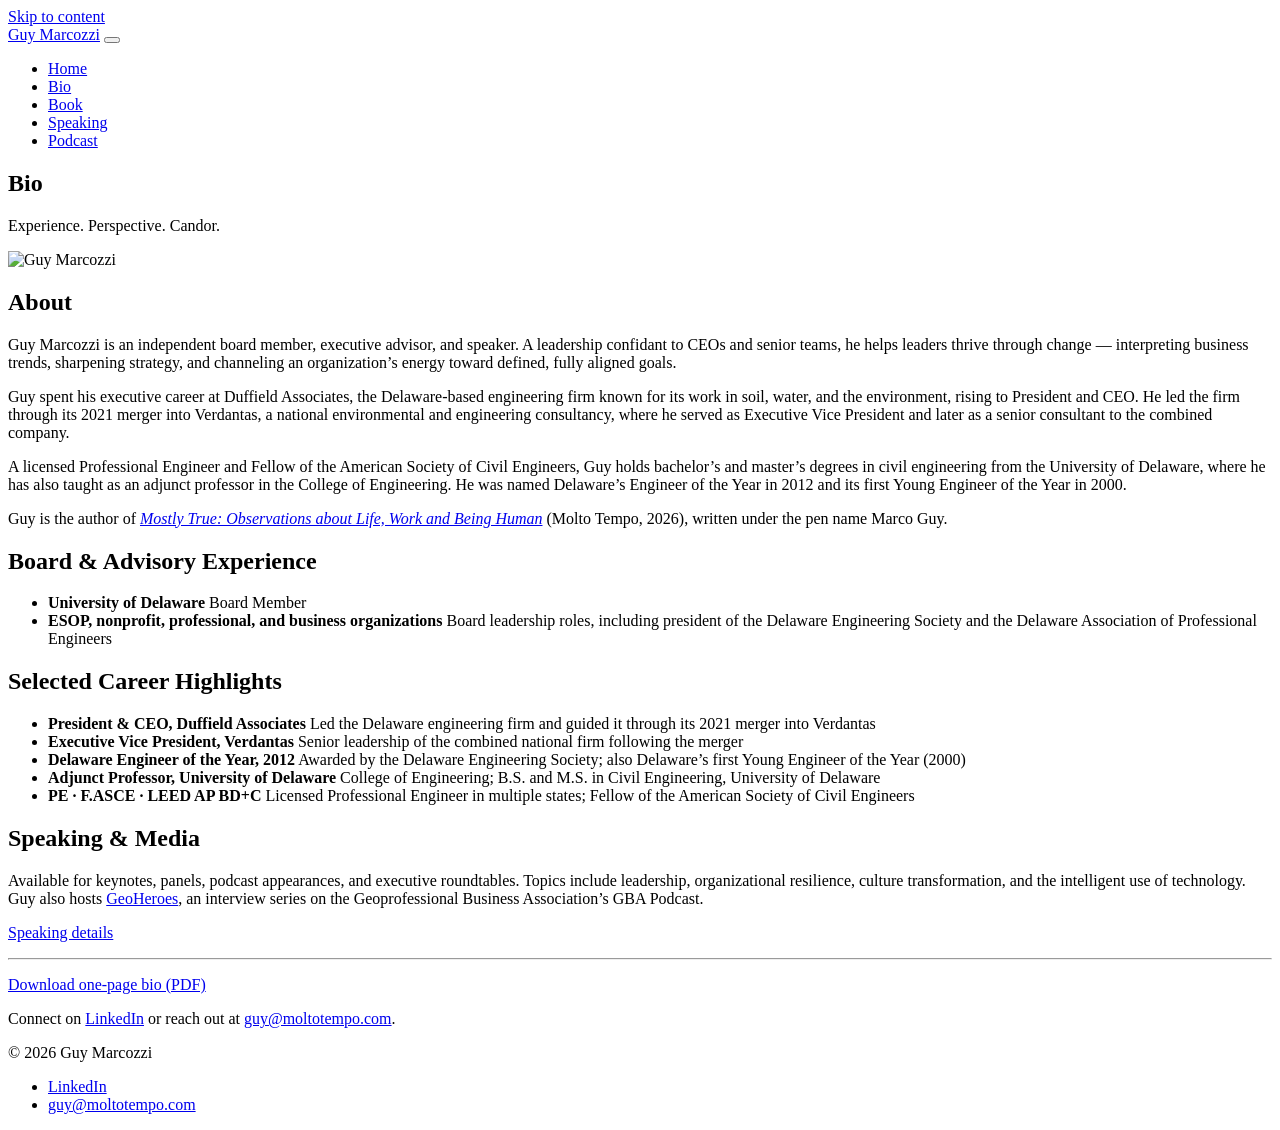
==== bio.html @ d9f2356b "Add site pages" ====
<!DOCTYPE html>
<html lang="en">
<head>
  <meta charset="UTF-8">
  <meta name="viewport" content="width=device-width, initial-scale=1.0">
  <meta name="color-scheme" content="only light">
  <title>Bio — Guy Marcozzi</title>
  <meta name="description" content="About Guy Marcozzi: former President &amp; CEO of Duffield Associates, board member at the University of Delaware, executive advisor, and licensed Professional Engineer.">
  <meta property="og:type" content="profile">
  <meta property="og:title" content="Bio — Guy Marcozzi">
  <meta property="og:description" content="Experience. Perspective. Candor.">
  <!-- EDIT: after publishing, make sure this matches your real domain -->
  <meta property="og:image" content="https://moltotempo.com/assets/images/headshot.jpg">
  <meta property="og:url" content="https://moltotempo.com/bio.html">
  <link rel="icon" type="image/svg+xml" href="assets/images/favicon.svg">
  <link rel="stylesheet" href="assets/css/main.css">
</head>
<body>

  <a class="skip-link" href="#main">Skip to content</a>

  <nav class="site-nav" aria-label="Main navigation">
    <div class="nav-inner">
      <a class="nav-brand" href="index.html">Guy Marcozzi</a>
      <button class="nav-toggle" aria-expanded="false" aria-controls="nav-links" aria-label="Open menu">
        <span class="bar"></span><span class="bar"></span><span class="bar"></span>
      </button>
      <ul class="nav-links" id="nav-links">
        <li><a href="index.html">Home</a></li>
        <li><a href="bio.html" aria-current="page">Bio</a></li>
        <li><a href="book.html">Book</a></li>
        <li><a href="speaking.html">Speaking</a></li>
        <li><a href="podcast.html">Podcast</a></li>
      </ul>
    </div>
  </nav>

  <main id="main">

    <section class="page-hero">
      <div class="container">
        <h1 class="page-title">Bio</h1>
        <p class="page-subtitle">Experience. Perspective. Candor.</p>
        <img class="bio-photo" src="assets/images/headshot-small.jpg" alt="Guy Marcozzi" width="200" height="200">
      </div>
    </section>

    <section class="page-body">
      <div class="container content-narrow">

        <h2>About</h2>
        <!-- EDIT: About — drafted from Guy's public LinkedIn profile and press coverage.
             Replace with his own preferred bio wording. -->
        <p>
          Guy Marcozzi is an independent board member, executive advisor, and speaker.
          A leadership confidant to CEOs and senior teams, he helps leaders thrive
          through change — interpreting business trends, sharpening strategy, and
          channeling an organization’s energy toward defined, fully aligned goals.
        </p>
        <p>
          Guy spent his executive career at Duffield Associates, the Delaware-based
          engineering firm known for its work in soil, water, and the environment,
          rising to President and CEO. He led the firm through its 2021 merger into
          Verdantas, a national environmental and engineering consultancy, where he
          served as Executive Vice President and later as a senior consultant to the
          combined company.
        </p>
        <p>
          A licensed Professional Engineer and Fellow of the American Society of
          Civil Engineers, Guy holds bachelor’s and master’s degrees in civil
          engineering from the University of Delaware, where he has also taught as an
          adjunct professor in the College of Engineering. He was named Delaware’s
          Engineer of the Year in 2012 and its first Young Engineer of the Year in 2000.
        </p>
        <p>
          Guy is the author of <a href="book.html"><em>Mostly True: Observations
          about Life, Work and Being Human</em></a> (Molto Tempo, 2026), written
          under the pen name Marco Guy.
        </p>
        <!-- /EDIT -->

        <h2>Board &amp; Advisory Experience</h2>
        <!-- EDIT: Board & Advisory list — add roles, companies, and dates as
             Guy wants them presented. Only publicly verifiable items are listed now. -->
        <ul>
          <li>
            <strong>University of Delaware</strong>
            <span class="detail">Board Member</span>
          </li>
          <li>
            <strong>ESOP, nonprofit, professional, and business organizations</strong>
            <span class="detail">Board leadership roles, including president of the Delaware Engineering Society and the Delaware Association of Professional Engineers</span>
          </li>
        </ul>
        <!-- /EDIT -->

        <h2>Selected Career Highlights</h2>
        <!-- EDIT: Career highlights — reorder or reword as preferred -->
        <ul>
          <li>
            <strong>President &amp; CEO, Duffield Associates</strong>
            <span class="detail">Led the Delaware engineering firm and guided it through its 2021 merger into Verdantas</span>
          </li>
          <li>
            <strong>Executive Vice President, Verdantas</strong>
            <span class="detail">Senior leadership of the combined national firm following the merger</span>
          </li>
          <li>
            <strong>Delaware Engineer of the Year, 2012</strong>
            <span class="detail">Awarded by the Delaware Engineering Society; also Delaware’s first Young Engineer of the Year (2000)</span>
          </li>
          <li>
            <strong>Adjunct Professor, University of Delaware</strong>
            <span class="detail">College of Engineering; B.S. and M.S. in Civil Engineering, University of Delaware</span>
          </li>
          <li>
            <strong>PE · F.ASCE · LEED AP BD+C</strong>
            <span class="detail">Licensed Professional Engineer in multiple states; Fellow of the American Society of Civil Engineers</span>
          </li>
        </ul>
        <!-- /EDIT -->

        <h2>Speaking &amp; Media</h2>
        <p>
          Available for keynotes, panels, podcast appearances, and executive
          roundtables. Topics include leadership, organizational resilience, culture
          transformation, and the intelligent use of technology. Guy also hosts
          <a href="podcast.html">GeoHeroes</a>, an interview series on the
          Geoprofessional Business Association’s GBA Podcast.
        </p>
        <p>
          <a class="btn" href="speaking.html">Speaking details</a>
        </p>

        <hr class="divider">

        <!-- EDIT: One-page bio PDF. To regenerate after editing the bio,
             replace the file at assets/guy-marcozzi-bio.pdf (print this page
             to PDF from your browser works fine). -->
        <p><a class="btn" href="assets/guy-marcozzi-bio.pdf" download>Download one-page bio (PDF)</a></p>
        <p>
          Connect on <a href="https://www.linkedin.com/in/guy-marcozzi-b12744a/" data-linkedin target="_blank" rel="noopener">LinkedIn</a>
          or reach out at <a href="mailto:guy@moltotempo.com" data-mailto data-email-text>guy@moltotempo.com</a>.
        </p>

      </div>
    </section>

  </main>

  <footer class="site-footer">
    <div class="footer-inner">
      <p>© 2026 Guy Marcozzi</p>
      <ul class="footer-links">
        <li><a href="https://www.linkedin.com/in/guy-marcozzi-b12744a/" data-linkedin target="_blank" rel="noopener">LinkedIn</a></li>
        <li><a href="mailto:guy@moltotempo.com" data-mailto data-email-text>guy@moltotempo.com</a></li>
      </ul>
    </div>
  </footer>

  <script src="assets/js/main.js"></script>
</body>
</html>
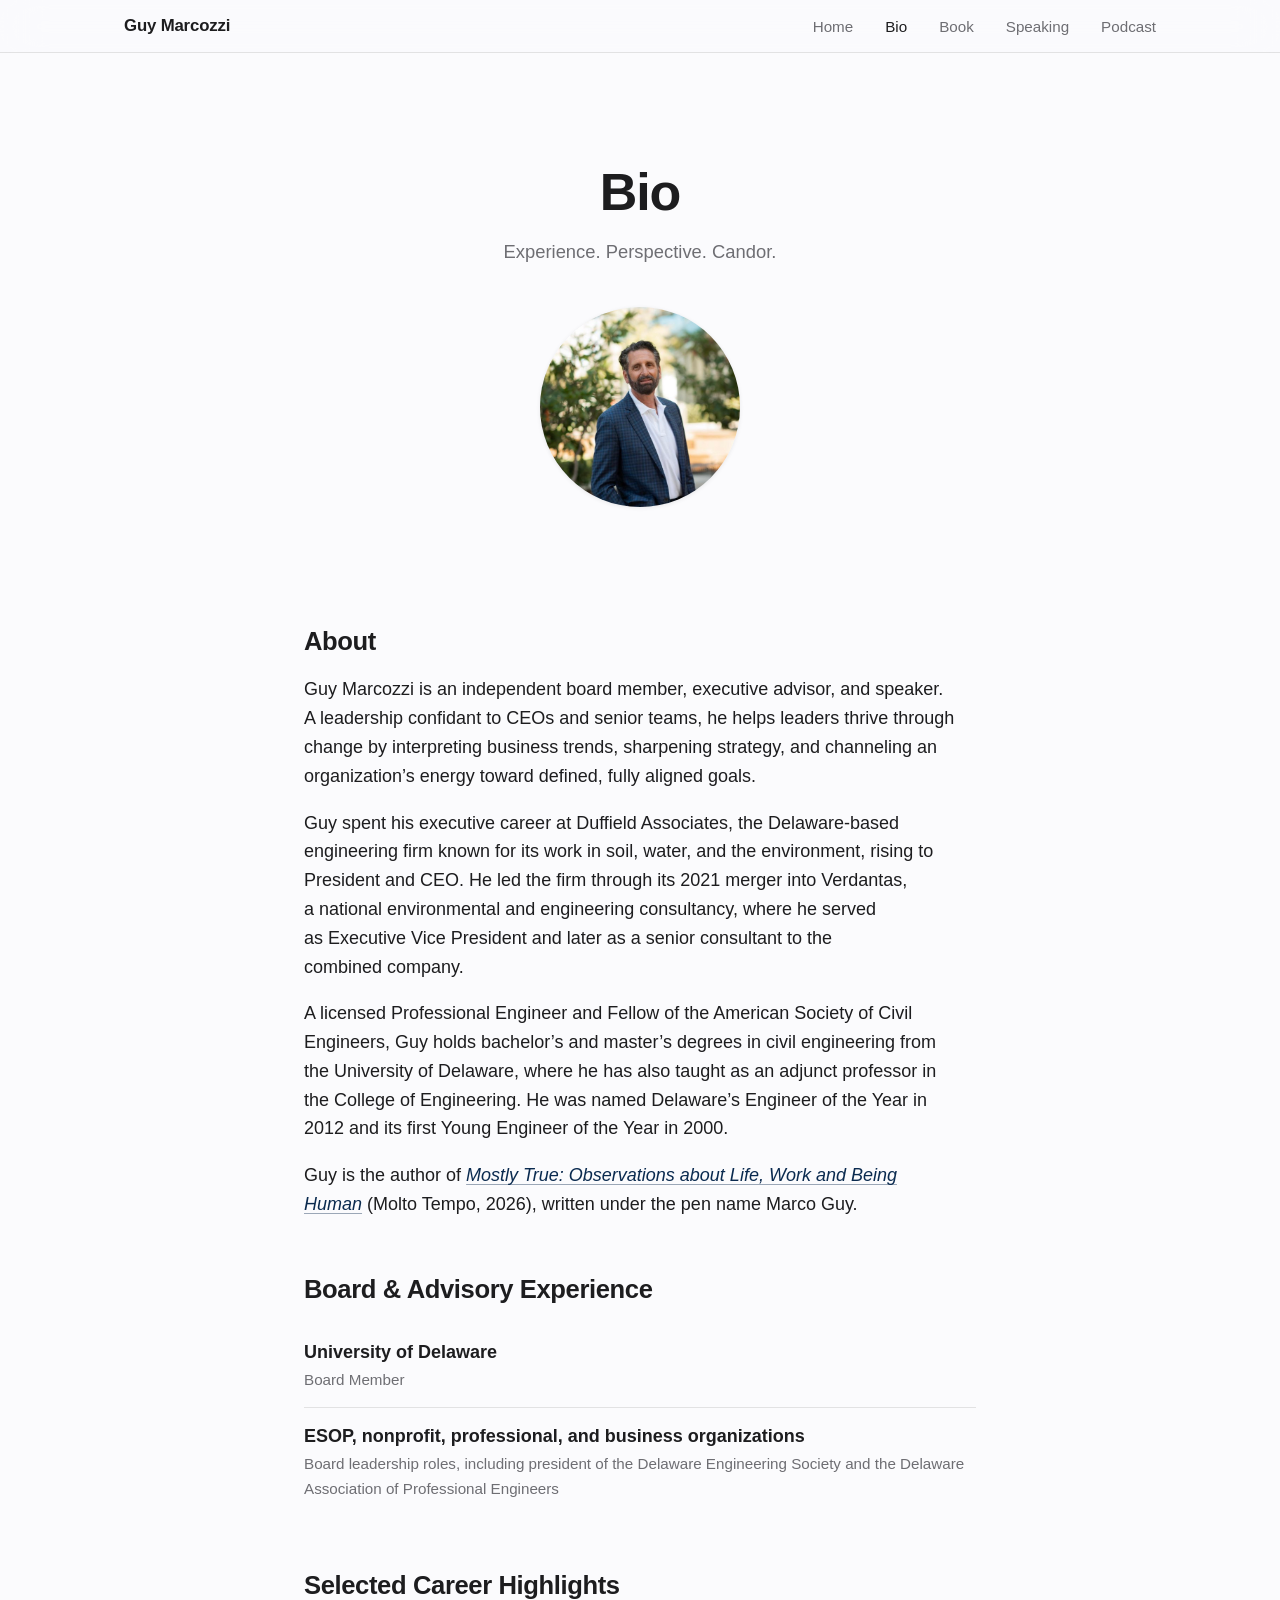
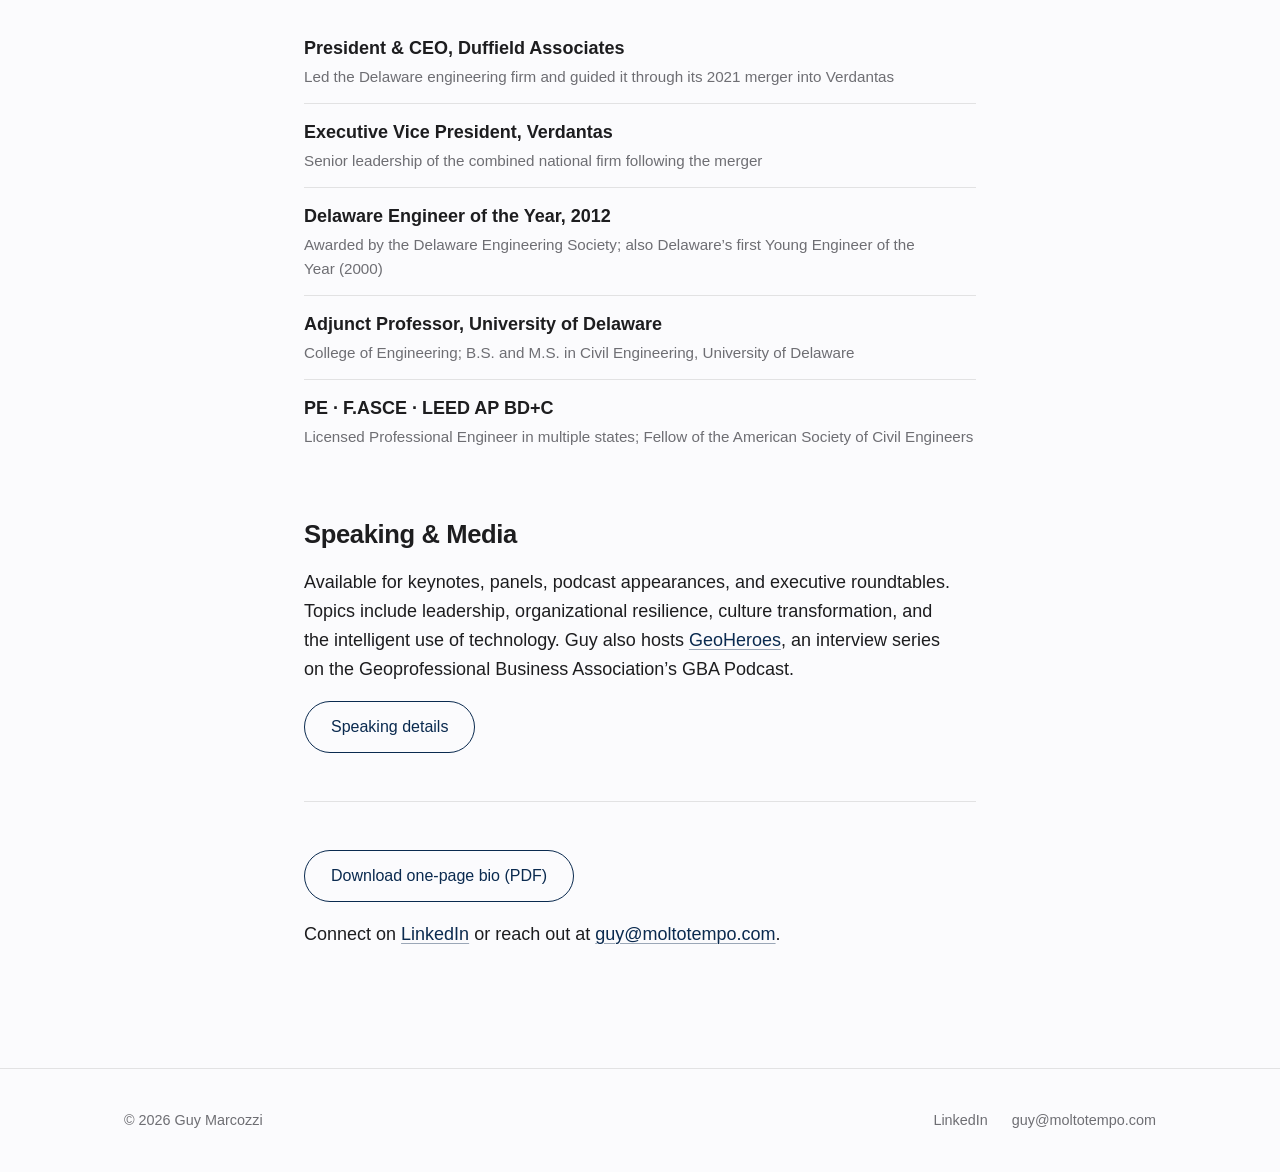
==== commit 45d4f75e: "Add files via upload" ====
--- a/bio.html
+++ b/bio.html
@@ -4,10 +4,10 @@
   <meta charset="UTF-8">
   <meta name="viewport" content="width=device-width, initial-scale=1.0">
   <meta name="color-scheme" content="only light">
-  <title>Bio — Guy Marcozzi</title>
+  <title>Bio | Guy Marcozzi</title>
   <meta name="description" content="About Guy Marcozzi: former President &amp; CEO of Duffield Associates, board member at the University of Delaware, executive advisor, and licensed Professional Engineer.">
   <meta property="og:type" content="profile">
-  <meta property="og:title" content="Bio — Guy Marcozzi">
+  <meta property="og:title" content="Bio | Guy Marcozzi">
   <meta property="og:description" content="Experience. Perspective. Candor.">
   <!-- EDIT: after publishing, make sure this matches your real domain -->
   <meta property="og:image" content="https://moltotempo.com/assets/images/headshot.jpg">
@@ -54,7 +54,7 @@
         <p>
           Guy Marcozzi is an independent board member, executive advisor, and speaker.
           A leadership confidant to CEOs and senior teams, he helps leaders thrive
-          through change — interpreting business trends, sharpening strategy, and
+          through change by interpreting business trends, sharpening strategy, and
           channeling an organization’s energy toward defined, fully aligned goals.
         </p>
         <p>
--- a/assets/css/main.css
+++ b/assets/css/main.css
@@ -0,0 +1,1016 @@
+/* ============================================================
+   guymarcozzi.com — main.css
+   Apple-inspired: clarity, deference, whitespace.
+   Palette: near-white bg, near-black text, one navy accent.
+   ============================================================ */
+
+:root {
+  color-scheme: only light;
+  --bg: #fbfbfd;
+  --text: #1d1d1f;
+  --muted: #6e6e73;
+  --accent: #0a2a4f;
+  --accent-hover: #123c6d;
+  --divider: rgba(0, 0, 0, 0.1);
+  --card-bg: #ffffff;
+  --radius: 16px;
+  --nav-height: 52px;
+  --ease: cubic-bezier(0.25, 0.1, 0.25, 1);
+}
+
+/* ---------- Reset & base ---------- */
+
+*,
+*::before,
+*::after {
+  box-sizing: border-box;
+  margin: 0;
+  padding: 0;
+}
+
+html {
+  scroll-behavior: smooth;
+}
+
+body {
+  font-family: -apple-system, BlinkMacSystemFont, "SF Pro Text", "Segoe UI",
+    Inter, sans-serif;
+  font-size: 17px;
+  line-height: 1.6;
+  color: var(--text);
+  background: var(--bg);
+  min-height: 100vh;
+  min-height: 100svh;
+  display: flex;
+  flex-direction: column;
+  -webkit-tap-highlight-color: transparent;
+  -webkit-font-smoothing: antialiased;
+  text-rendering: optimizeLegibility;
+}
+
+main {
+  flex: 1 0 auto;
+}
+
+img {
+  max-width: 100%;
+  height: auto;
+  display: block;
+}
+
+a {
+  color: var(--accent);
+  text-decoration: none;
+  transition: color 180ms var(--ease);
+}
+
+a:hover {
+  color: var(--accent-hover);
+}
+
+main p a:not(.btn) {
+  text-decoration: underline;
+  text-decoration-thickness: 1px;
+  text-underline-offset: 3px;
+  text-decoration-color: rgba(10, 42, 79, 0.4);
+}
+
+main p a:not(.btn):hover {
+  text-decoration-color: currentColor;
+}
+
+a:focus-visible,
+button:focus-visible {
+  outline: 2px solid var(--accent);
+  outline-offset: 3px;
+}
+
+.skip-link {
+  position: absolute;
+  top: -100px;
+  left: 24px;
+  z-index: 200;
+  background: var(--accent);
+  color: #fff;
+  padding: 10px 20px;
+  border-radius: 980px;
+  font-weight: 500;
+}
+
+.skip-link:focus {
+  top: 10px;
+}
+
+/* ---------- Type scale ---------- */
+
+h1,
+h2,
+h3 {
+  font-weight: 600;
+  letter-spacing: -0.015em;
+  line-height: 1.12;
+  color: var(--text);
+}
+
+h1 {
+  font-size: clamp(2.5rem, 6vw, 4.25rem);
+  letter-spacing: -0.022em;
+}
+
+h2 {
+  font-size: clamp(1.75rem, 3.5vw, 2.5rem);
+}
+
+h3 {
+  font-size: 1.25rem;
+  line-height: 1.3;
+}
+
+h1,
+h2,
+h3 {
+  text-wrap: balance;
+}
+
+.hero-eyebrow,
+.hero-tagline,
+.page-subtitle {
+  text-wrap: balance;
+}
+
+p,
+li,
+blockquote {
+  text-wrap: pretty;
+}
+
+p {
+  max-width: 65ch;
+}
+
+/* ---------- Layout ---------- */
+
+.container {
+  max-width: 1080px;
+  margin: 0 auto;
+  padding: 0 24px;
+}
+
+.content-narrow {
+  max-width: 720px;
+}
+
+.content-mid {
+  max-width: 920px;
+}
+
+section {
+  padding: 64px 0;
+}
+
+@media (min-width: 768px) {
+  body {
+    font-size: 18px;
+  }
+  section {
+    padding: 120px 0;
+  }
+}
+
+.hero-eyebrow,
+.section-label {
+  font-size: 0.85rem;
+  font-weight: 600;
+  text-transform: uppercase;
+  letter-spacing: 0.12em;
+  margin-bottom: 16px;
+}
+
+.hero-eyebrow {
+  color: var(--accent);
+}
+
+.section-label {
+  color: var(--muted);
+}
+
+.divider {
+  border: none;
+  border-top: 1px solid var(--divider);
+  margin: 48px 0;
+}
+
+/* ---------- Buttons ---------- */
+
+.btn {
+  display: inline-block;
+  font-size: 1rem;
+  font-weight: 500;
+  padding: 12px 26px;
+  border-radius: 980px;
+  border: 1px solid var(--accent);
+  color: var(--accent);
+  background: transparent;
+  cursor: pointer;
+  transition: background-color 180ms var(--ease), color 180ms var(--ease),
+    border-color 180ms var(--ease), transform 180ms var(--ease);
+}
+
+.btn:hover {
+  background: var(--accent);
+  color: #fff;
+}
+
+.btn:active {
+  transform: scale(0.97);
+  transition-duration: 80ms;
+}
+
+.btn-solid {
+  background: var(--accent);
+  color: #fff;
+}
+
+.btn-solid:hover {
+  background: var(--accent-hover);
+  border-color: var(--accent-hover);
+  color: #fff;
+}
+
+.btn-row {
+  display: flex;
+  flex-wrap: wrap;
+  gap: 14px;
+  margin-top: 32px;
+}
+
+/* ---------- Nav ---------- */
+
+.site-nav {
+  position: sticky;
+  top: 0;
+  z-index: 100;
+  background: rgba(251, 251, 253, 0.8);
+  -webkit-backdrop-filter: saturate(180%) blur(20px);
+  backdrop-filter: saturate(180%) blur(20px);
+  border-bottom: 1px solid var(--divider);
+}
+
+.nav-inner {
+  max-width: 1080px;
+  margin: 0 auto;
+  padding: 0 24px;
+  height: var(--nav-height);
+  display: flex;
+  align-items: center;
+  justify-content: space-between;
+}
+
+.nav-brand {
+  font-size: 1.05rem;
+  font-weight: 600;
+  color: var(--text);
+  letter-spacing: -0.01em;
+}
+
+.nav-brand:hover {
+  color: var(--accent);
+}
+
+.nav-links {
+  display: flex;
+  align-items: center;
+  gap: 32px;
+  list-style: none;
+}
+
+.nav-links a {
+  font-size: 0.95rem;
+  color: var(--muted);
+  padding: 4px 0;
+}
+
+.nav-links a:hover {
+  color: var(--text);
+}
+
+.nav-links a[aria-current="page"] {
+  color: var(--text);
+  font-weight: 500;
+}
+
+.nav-toggle {
+  display: none;
+  background: none;
+  border: none;
+  cursor: pointer;
+  padding: 12px;
+  margin-right: -12px;
+}
+
+.nav-toggle .bar {
+  display: block;
+  width: 20px;
+  height: 1.5px;
+  background: var(--text);
+  margin: 5px 0;
+  transition: transform 250ms var(--ease), opacity 250ms var(--ease);
+}
+
+@media (max-width: 767px) {
+  .nav-toggle {
+    display: block;
+  }
+  .nav-links {
+    position: absolute;
+    top: var(--nav-height);
+    left: 0;
+    right: 0;
+    flex-direction: column;
+    align-items: flex-start;
+    gap: 0;
+    background: rgba(251, 251, 253, 0.97);
+    -webkit-backdrop-filter: blur(20px);
+    backdrop-filter: blur(20px);
+    border-bottom: 1px solid var(--divider);
+    padding: 8px 24px 16px;
+    display: flex;
+    visibility: hidden;
+    opacity: 0;
+    transform: translateY(-8px);
+    pointer-events: none;
+    transition: opacity 200ms var(--ease), transform 200ms var(--ease),
+      visibility 0s linear 200ms;
+  }
+  .nav-links.open {
+    visibility: visible;
+    opacity: 1;
+    transform: none;
+    pointer-events: auto;
+    transition: opacity 200ms var(--ease), transform 200ms var(--ease);
+  }
+  .nav-links li {
+    width: 100%;
+  }
+  .nav-links a {
+    display: block;
+    padding: 12px 0;
+    font-size: 1.05rem;
+  }
+  .nav-toggle[aria-expanded="true"] .bar:nth-child(1) {
+    transform: translateY(6.5px) rotate(45deg);
+  }
+  .nav-toggle[aria-expanded="true"] .bar:nth-child(2) {
+    opacity: 0;
+  }
+  .nav-toggle[aria-expanded="true"] .bar:nth-child(3) {
+    transform: translateY(-6.5px) rotate(-45deg);
+  }
+}
+
+/* ---------- Hero (home) ---------- */
+
+.home-hero {
+  padding-top: 72px;
+}
+
+.hero-grid {
+  display: grid;
+  grid-template-columns: 1fr;
+  gap: 48px;
+  align-items: center;
+}
+
+@media (min-width: 768px) {
+  .home-hero {
+    padding-top: 120px;
+  }
+  .hero-grid {
+    grid-template-columns: 1.15fr 0.85fr;
+    gap: 64px;
+  }
+}
+
+.hero-tagline {
+  font-size: clamp(1.15rem, 2.5vw, 1.45rem);
+  font-weight: 500;
+  color: var(--text);
+  margin-top: 20px;
+  letter-spacing: -0.01em;
+}
+
+.hero-desc {
+  color: var(--muted);
+  margin-top: 16px;
+  font-size: 1.05rem;
+}
+
+.hero-photo img {
+  border-radius: var(--radius);
+  width: 100%;
+  height: auto;
+  box-shadow: 0 1px 4px rgba(0, 0, 0, 0.06);
+}
+
+/* ---------- Focus cards ---------- */
+
+.focus-grid {
+  display: grid;
+  grid-template-columns: 1fr;
+  gap: 20px;
+  margin-top: 32px;
+}
+
+@media (min-width: 600px) {
+  .focus-grid {
+    grid-template-columns: repeat(2, 1fr);
+  }
+}
+
+@media (min-width: 768px) {
+  .focus-grid {
+    gap: 24px;
+  }
+}
+
+.focus-card {
+  position: relative;
+  background: var(--card-bg);
+  border: 1px solid var(--divider);
+  border-radius: var(--radius);
+  padding: 28px 24px;
+  transition: transform 200ms var(--ease), box-shadow 200ms var(--ease);
+}
+
+.focus-card:has(a):hover {
+  transform: translateY(-3px);
+  box-shadow: 0 4px 16px rgba(0, 0, 0, 0.05);
+}
+
+.focus-card a::after {
+  content: "";
+  position: absolute;
+  inset: 0;
+}
+
+.focus-card h3 {
+  margin-bottom: 10px;
+}
+
+.focus-card p {
+  font-size: 0.95rem;
+  color: var(--muted);
+}
+
+/* ---------- Proof / highlights ---------- */
+
+.proof-section {
+  border-top: 1px solid var(--divider);
+}
+
+.proof-grid {
+  display: grid;
+  grid-template-columns: 1fr;
+  gap: 48px 40px;
+  margin-top: 32px;
+}
+
+@media (min-width: 1024px) {
+  .proof-grid {
+    grid-template-columns: repeat(3, 1fr);
+  }
+}
+
+.proof-item {
+  border-top: 1px solid var(--divider);
+  padding-top: 24px;
+}
+
+.proof-item h3 {
+  font-size: 1.15rem;
+  margin-bottom: 10px;
+}
+
+.proof-item p {
+  font-size: 0.95rem;
+  color: var(--muted);
+}
+
+/* ---------- CTA band ---------- */
+
+.cta-strip {
+  text-align: center;
+  border-top: 1px solid var(--divider);
+}
+
+.cta-strip p {
+  color: var(--muted);
+  margin: 16px auto 0;
+}
+
+.cta-strip .btn {
+  margin-top: 32px;
+}
+
+/* ---------- Inner-page hero ---------- */
+
+.page-hero {
+  padding: 72px 0 0;
+  text-align: center;
+}
+
+@media (min-width: 768px) {
+  .page-hero {
+    padding: 110px 0 0;
+  }
+}
+
+
+.page-subtitle {
+  color: var(--muted);
+  font-size: 1.15rem;
+  margin: 16px auto 0;
+}
+
+.page-subtitle .byline {
+  display: inline-block;
+  margin-top: 10px;
+  font-size: 0.85rem;
+  font-weight: 600;
+  text-transform: uppercase;
+  letter-spacing: 0.12em;
+}
+
+.page-title {
+  font-size: clamp(2.25rem, 4.5vw, 3.25rem);
+}
+
+.page-body h2 {
+  font-size: 1.6rem;
+  margin: 56px 0 20px;
+}
+
+.page-body h2:first-child {
+  margin-top: 0;
+}
+
+.page-body p + p {
+  margin-top: 1em;
+}
+
+.page-body ul {
+  list-style: none;
+  margin-top: 8px;
+}
+
+.page-body ul li {
+  padding: 14px 0;
+  border-bottom: 1px solid var(--divider);
+}
+
+.page-body ul li:last-child {
+  border-bottom: none;
+}
+
+.page-body ul li strong {
+  font-weight: 600;
+}
+
+.page-body ul li .detail {
+  color: var(--muted);
+  font-size: 0.95rem;
+  display: block;
+  margin-top: 2px;
+}
+
+/* ---------- Bio ---------- */
+
+.bio-photo {
+  width: 200px;
+  height: 200px;
+  object-fit: cover;
+  object-position: top;
+  border-radius: 50%;
+  margin: 40px auto 0;
+  box-shadow: 0 1px 4px rgba(0, 0, 0, 0.08);
+}
+
+/* ---------- Book ---------- */
+
+.book-layout {
+  display: grid;
+  grid-template-columns: 1fr;
+  gap: 48px;
+  align-items: start;
+}
+
+@media (min-width: 768px) {
+  .book-layout {
+    grid-template-columns: 280px 1fr;
+  }
+}
+
+.book-cover img {
+  border-radius: 12px;
+  border: 1px solid rgba(0, 0, 0, 0.08);
+  max-width: 280px;
+  box-shadow: 0 20px 40px -20px rgba(10, 42, 79, 0.22),
+    0 2px 6px rgba(0, 0, 0, 0.06);
+}
+
+.book-cover-placeholder {
+  aspect-ratio: 2 / 3;
+  border: 1px solid var(--divider);
+  border-radius: 12px;
+  background: linear-gradient(160deg, #f2f2f7, #e8e8ee);
+  display: flex;
+  align-items: center;
+  justify-content: center;
+  text-align: center;
+  padding: 24px;
+  color: #58585d;
+  font-size: 0.95rem;
+  line-height: 2;
+  max-width: 280px;
+}
+
+.book-cover-placeholder em {
+  display: block;
+  font-size: 1.5rem;
+  font-weight: 600;
+  font-style: italic;
+  color: var(--accent);
+}
+
+blockquote {
+  margin: 36px 0;
+  font-size: 1.35rem;
+  font-weight: 500;
+  line-height: 1.4;
+  letter-spacing: -0.01em;
+  color: var(--text);
+}
+
+blockquote footer {
+  margin-top: 14px;
+  font-size: 0.95rem;
+  font-weight: 400;
+  color: var(--muted);
+}
+
+/* ---------- Speaking: video grid ---------- */
+
+.video-grid {
+  display: grid;
+  grid-template-columns: 1fr;
+  gap: 40px;
+  margin-top: 32px;
+}
+
+@media (min-width: 768px) {
+  .video-grid {
+    grid-template-columns: repeat(2, 1fr);
+  }
+}
+
+
+/* ---------- Footer ---------- */
+
+.site-footer {
+  border-top: 1px solid var(--divider);
+  padding: 40px 0;
+}
+
+.footer-inner {
+  max-width: 1080px;
+  margin: 0 auto;
+  padding: 0 24px;
+  display: flex;
+  flex-wrap: wrap;
+  gap: 12px 32px;
+  align-items: center;
+  justify-content: space-between;
+  font-size: 0.9rem;
+  color: var(--muted);
+}
+
+.footer-links {
+  display: flex;
+  gap: 24px;
+  list-style: none;
+}
+
+.footer-links a {
+  display: inline-block;
+  padding: 12px 0;
+  margin: -12px 0;
+  color: var(--muted);
+}
+
+.footer-links a:hover {
+  color: var(--accent);
+}
+
+.nav-links a:active,
+.footer-links a:active {
+  opacity: 0.6;
+}
+
+/* ---------- Reveal animation ---------- */
+
+.reveal-armed {
+  opacity: 0;
+  transform: translateY(18px);
+  transition: opacity 500ms var(--ease), transform 500ms var(--ease);
+}
+
+.reveal-armed.in-view {
+  opacity: 1;
+  transform: none;
+}
+
+@media (prefers-reduced-motion: reduce) {
+  html {
+    scroll-behavior: auto;
+  }
+  .reveal-armed {
+    opacity: 1;
+    transform: none;
+    transition: none;
+  }
+  * {
+    transition-duration: 0.01ms !important;
+    transition-delay: 0s !important;
+  }
+}
+
+/* ---------- Mobile reading sizes ---------- */
+
+@media (max-width: 767px) {
+  .focus-card p,
+  .proof-item p,
+  .page-body ul li .detail {
+    font-size: 1rem;
+  }
+}
+
+/* ---------- Speaking: talk cards ---------- */
+
+.talk-card {
+  position: relative;
+  display: flex;
+  flex-direction: column;
+  background: var(--card-bg);
+  border: 1px solid var(--divider);
+  border-radius: var(--radius);
+  overflow: hidden;
+  transition: transform 200ms var(--ease), box-shadow 200ms var(--ease);
+}
+
+.talk-card:hover,
+.talk-card:focus-within {
+  transform: translateY(-3px);
+  box-shadow: 0 4px 16px rgba(0, 0, 0, 0.05);
+}
+
+.talk-poster {
+  position: relative;
+  aspect-ratio: 16 / 9;
+  display: flex;
+  align-items: center;
+  justify-content: center;
+  color: var(--accent);
+  border-bottom: 1px solid var(--divider);
+  background: radial-gradient(
+      110% 85% at 50% 42%,
+      rgba(10, 42, 79, 0.09),
+      rgba(10, 42, 79, 0) 68%
+    ),
+    linear-gradient(160deg, #f5f5f7 0%, #e8ebf0 100%);
+}
+
+/* If a real embed is dropped in, it takes the clicks instead of the card link */
+.talk-card:has(.talk-poster iframe) .talk-poster {
+  z-index: 1;
+}
+
+.talk-poster iframe {
+  position: absolute;
+  inset: 0;
+  width: 100%;
+  height: 100%;
+  border: 0;
+}
+
+.talk-play {
+  transition: transform 200ms var(--ease);
+}
+
+.talk-play-ring,
+.talk-play-tri {
+  transition: fill 200ms var(--ease), fill-opacity 200ms var(--ease);
+}
+
+.talk-card:hover .talk-play,
+.talk-card:focus-within .talk-play {
+  transform: scale(1.05);
+}
+
+.talk-card:hover .talk-play-ring,
+.talk-card:focus-within .talk-play-ring {
+  fill: var(--accent);
+  fill-opacity: 1;
+}
+
+.talk-card:hover .talk-play-tri,
+.talk-card:focus-within .talk-play-tri {
+  fill: #fff;
+}
+
+.talk-body {
+  display: flex;
+  flex-direction: column;
+  flex: 1 0 auto;
+  padding: 24px;
+}
+
+.page-body .talk-card p {
+  margin: 0;
+  max-width: none;
+}
+
+.talk-card .talk-title {
+  font-size: 1.1rem;
+  margin-bottom: 10px;
+}
+
+.page-body .talk-card .talk-meta {
+  font-size: 0.9rem;
+  font-weight: 500;
+  color: var(--muted);
+  margin-bottom: 12px;
+}
+
+.page-body .talk-card .talk-desc {
+  font-size: 0.95rem;
+  color: var(--muted);
+}
+
+.page-body .talk-card .talk-action {
+  margin-top: auto;
+  padding-top: 20px;
+}
+
+.talk-link {
+  font-weight: 500;
+  font-size: 0.95rem;
+}
+
+/* Makes the whole card a click target for the watch link */
+.talk-link::before {
+  content: "";
+  position: absolute;
+  inset: 0;
+}
+
+.talk-link::after {
+  content: "→";
+  display: inline-block;
+  margin-left: 6px;
+  transition: transform 200ms var(--ease);
+}
+
+.talk-card:hover .talk-link::after,
+.talk-card:focus-within .talk-link::after {
+  transform: translateX(3px);
+}
+
+@media (max-width: 767px) {
+  .page-body .talk-card .talk-desc {
+    font-size: 1rem;
+  }
+}
+
+/* ---------- Podcast: GeoHeroes episodes ---------- */
+
+/* Shared audio player — native controls, sized to the column */
+
+.episode-audio {
+  display: block;
+  width: 100%;
+  max-width: 460px;
+  border-radius: 980px;
+}
+
+.episode-audio:focus-visible {
+  outline: 2px solid var(--accent);
+  outline-offset: 3px;
+}
+
+/* Featured episode card */
+
+.episode-featured {
+  background: var(--card-bg);
+  border: 1px solid var(--divider);
+  border-radius: 18px;
+  padding: 28px 24px;
+  margin-top: 40px;
+}
+
+@media (min-width: 768px) {
+  .episode-featured {
+    padding: 36px 32px;
+  }
+}
+
+.episode-featured .section-label {
+  margin-bottom: 12px;
+}
+
+.episode-featured .featured-title {
+  font-size: 1.5rem;
+  margin: 0 0 10px;
+}
+
+.page-body .episode-featured p {
+  max-width: 58ch;
+}
+
+.page-body .episode-featured .episode-meta {
+  font-size: 0.95rem;
+  font-weight: 500;
+  color: var(--muted);
+  margin-bottom: 14px;
+}
+
+.page-body .episode-featured .episode-desc {
+  font-size: 1rem;
+  color: var(--muted);
+  margin-bottom: 22px;
+}
+
+.page-body .episode-featured .episode-featured-link {
+  margin-top: 18px;
+  font-size: 0.95rem;
+  font-weight: 500;
+}
+
+/* Episode list — keyline rows, inherits .page-body ul li */
+
+.page-body .episode-count {
+  color: var(--muted);
+  font-size: 0.95rem;
+  margin-top: -6px;
+}
+
+.episode-list {
+  margin-top: 20px;
+}
+
+.page-body .episode-list li {
+  padding: 22px 0;
+}
+
+.episode-list .episode-title {
+  font-size: 1.05rem;
+  font-weight: 600;
+  letter-spacing: -0.01em;
+  margin: 0;
+}
+
+.page-body .episode-list li .detail {
+  margin-top: 4px;
+}
+
+.episode-play {
+  display: flex;
+  flex-wrap: wrap;
+  align-items: center;
+  gap: 12px 20px;
+  margin-top: 14px;
+}
+
+.episode-play .episode-audio {
+  flex: 1 1 260px;
+}
+
+.episode-link {
+  font-size: 0.95rem;
+  font-weight: 500;
+  white-space: nowrap;
+  text-decoration: underline;
+  text-decoration-thickness: 1px;
+  text-underline-offset: 3px;
+  text-decoration-color: rgba(10, 42, 79, 0.4);
+}
+
+.episode-link:hover {
+  text-decoration-color: currentColor;
+}
+
+@media (max-width: 767px) {
+  .page-body .episode-featured .episode-desc,
+  .page-body .episode-count {
+    font-size: 1rem;
+  }
+}
